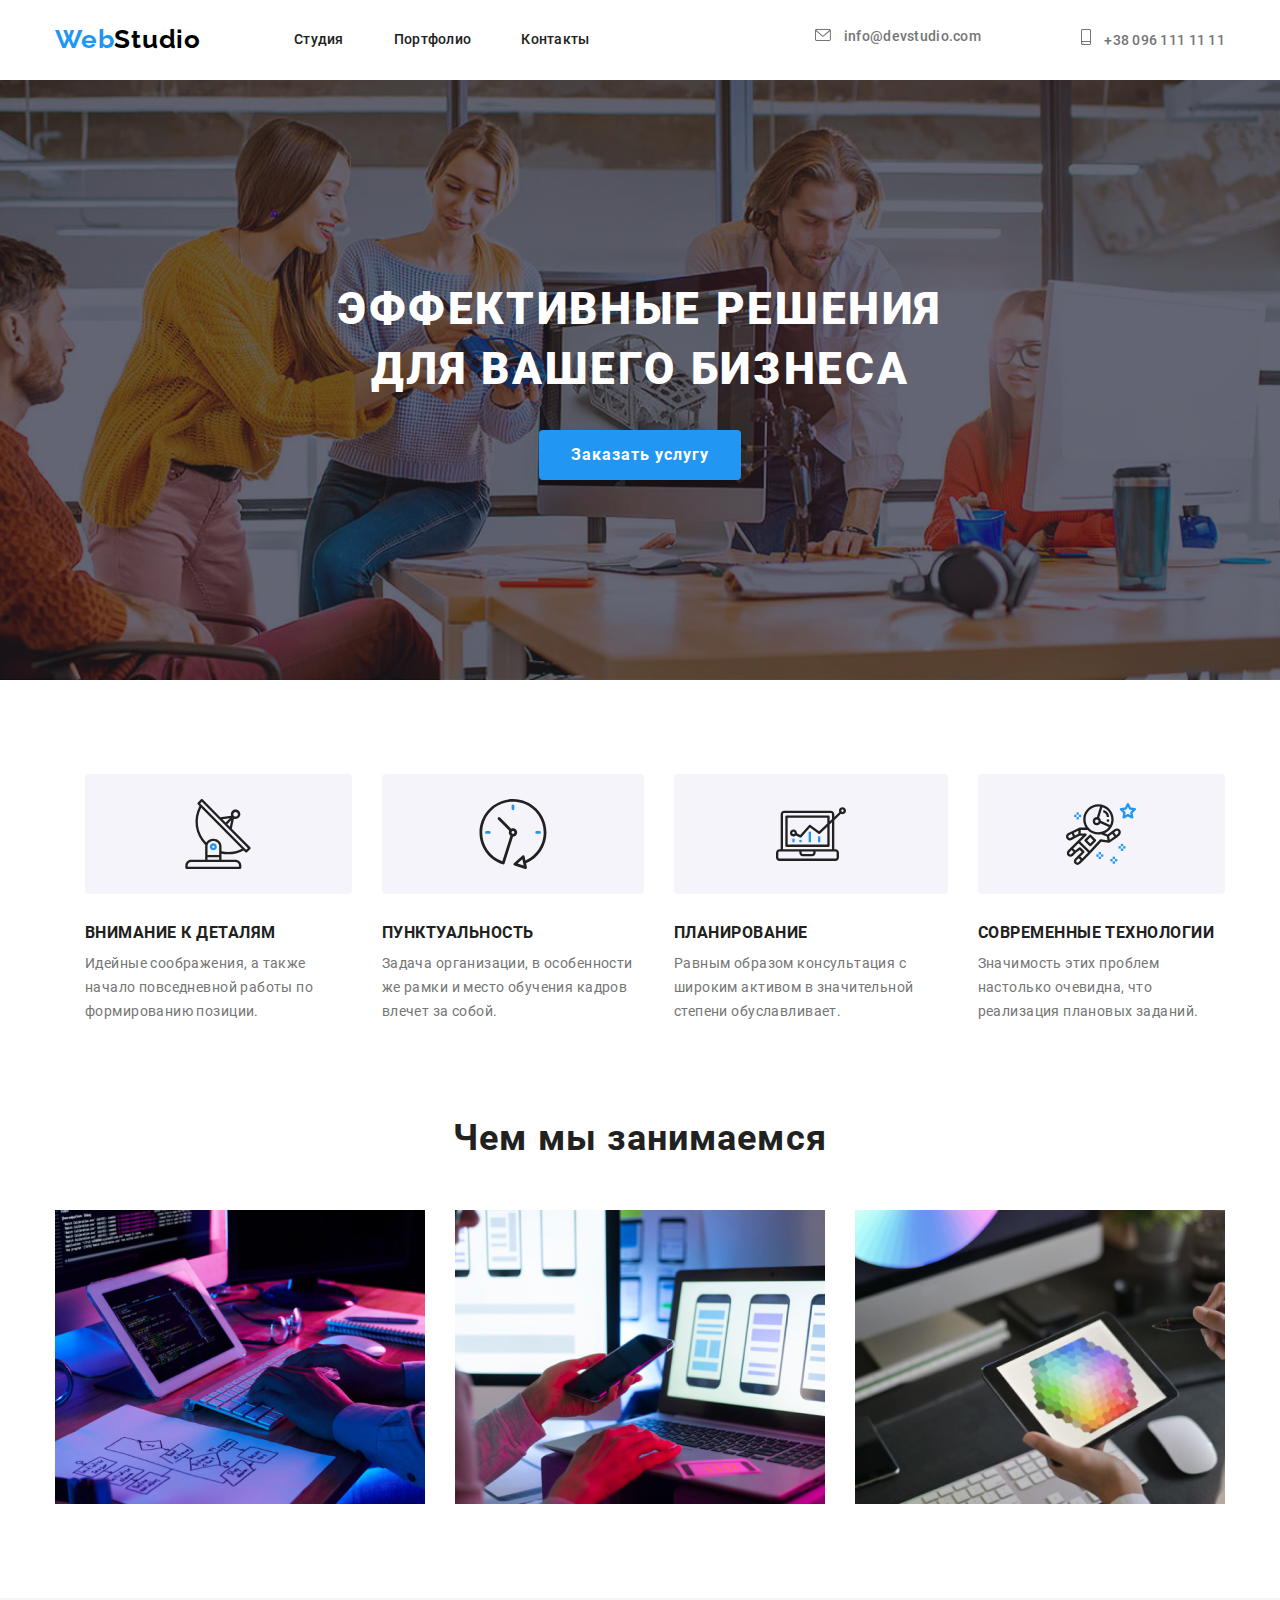
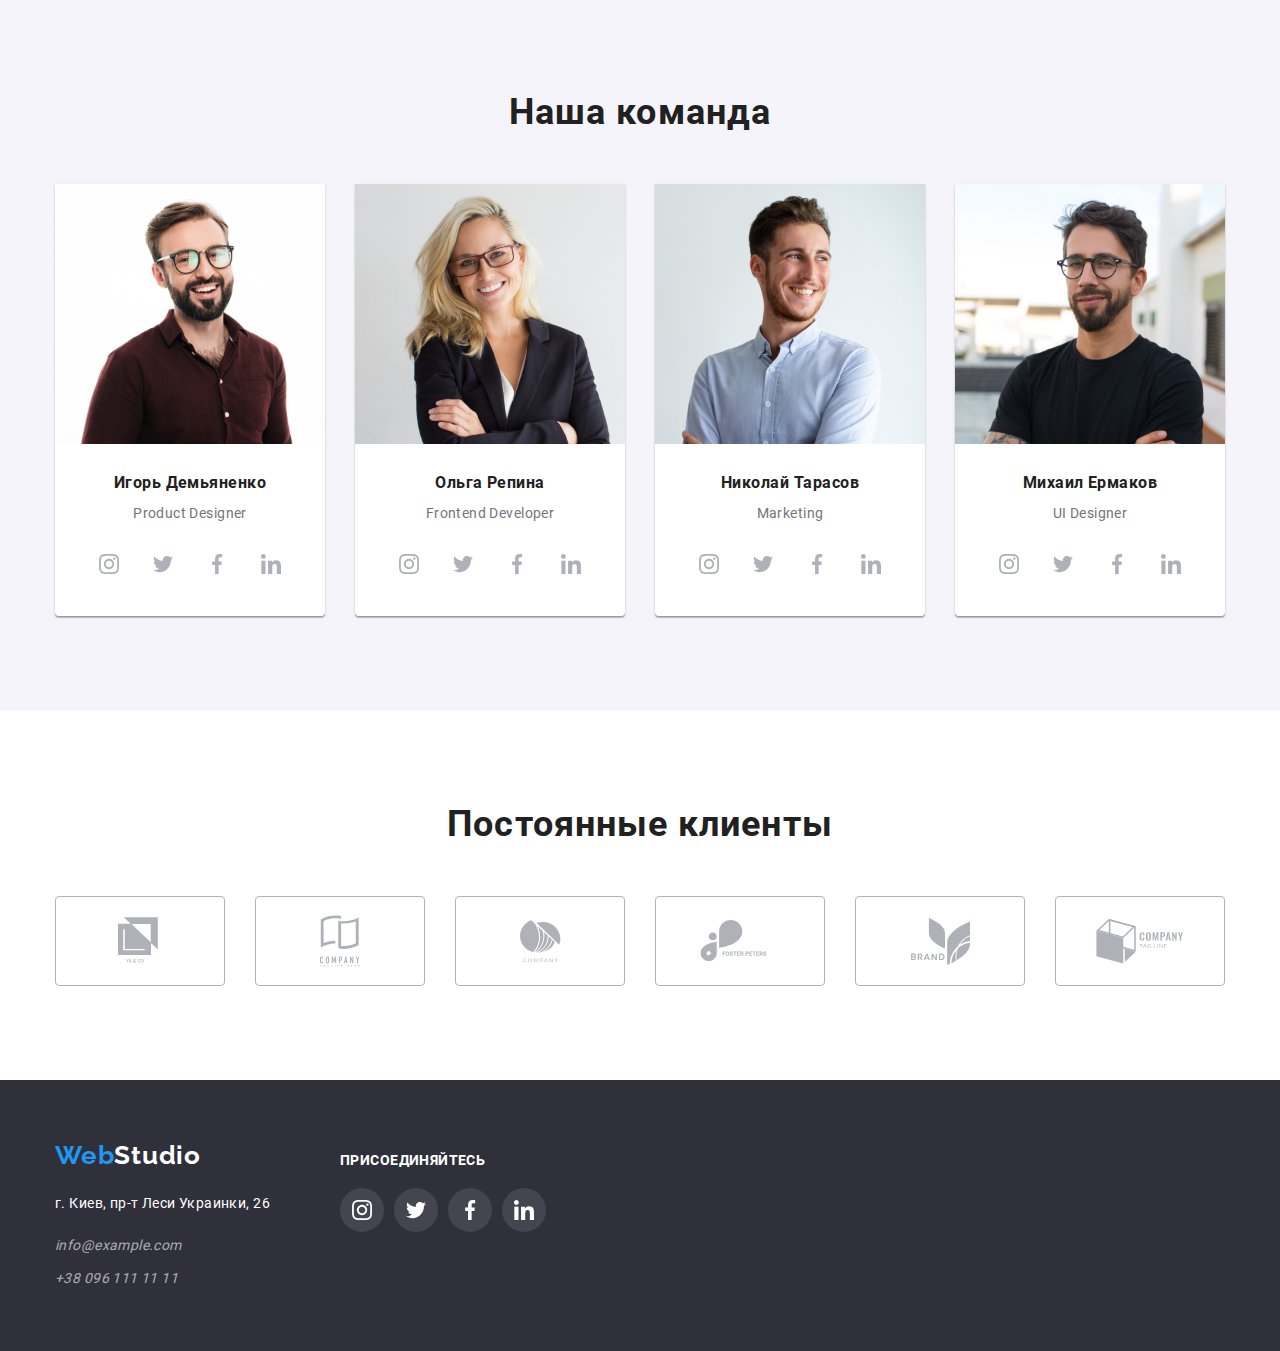
==== index.html @ 361026fa "добавлены изображения и постаянные клиенты" ====
<!DOCTYPE html>
<html lang="ru">
  <head>
    <meta charset="UTF-8" />
    <meta name="viewport" content="width=device-width>, initial-scale=1.0" />
    <title>WebStudio</title>
    <link href="https://fonts.googleapis.com/css2?family=Raleway:wght@700&display=swap" rel="stylesheet" />
    <link
      rel="stylesheet"
      href="https://cdnjs.cloudflare.com/ajax/libs/modern-normalize/1.0.0/modern-normalize.min.css"
    />
    <link rel="stylesheet" href="./css/styles.css" />
  </head>
  <body>
    <header class="header">
      <div class="container header-container">
        <nav class="navigation">
          <a href="./index.html" class="logo"> <span class="logo-web">Web</span>Studio</a>
          <ul class="list menu">
            <li class="menu-item">
              <a href="./index.html" class="link link-menu">Студия</a>
            </li>
            <li class="menu-item">
              <a href="./portfolio.html" class="link link-menu">Портфолио</a>
            </li>
            <li class="menu-item">
              <a href="#" class="link link-menu">Контакты</a>
            </li>
          </ul>
        </nav>
        <ul class="list header-contacts">
          <li class="header-contacts-item">
            <div class="mail-envelope">
              <a href="mailto:info@devstudio.com" class="link link-menu-contacts link-mail">
                <svg class="header-icons-mail">
                  <use href="./img/sprite.svg#mail-icon"></use>
                </svg>
                info@devstudio.com
              </a>
            </div>
          </li>
          <li class="header-contacts-item">
            <div class="mail-envelope">
              <a href="tel:+380961111111" class="link link-menu-contacts">
                <svg class="header-icons-phone">
                  <use href="./img/sprite.svg#smartphone-icon"></use>
                </svg>
                +38 096 111 11 11
              </a>
            </div>
          </li>
        </ul>
      </div>
    </header>
    <main>
      <section class="hero dark-bg">
        <div class="container hero-contant">
          <h1 class="page-title">Эффективные решения для вашего бизнеса</h1>
          <button class="title-button-home" type="button">Заказать услугу</button>
        </div>
      </section>
      <!--our-pluses-->
      <section class="section-pluses about">
        <div class="container">
          <ul class="list flexbox">
            <li class="list-pluses">
              <h3 class="title-pluses">Внимание к деталям</h3>
              <p>Идейные соображения, а также начало повседневной работы по формированию позиции.</p>
            </li>
            <li class="list-pluses">
              <h3 class="title-pluses">Пунктуальность</h3>
              <p>Задача организации, в особенности же рамки и место обучения кадров влечет за собой.</p>
            </li>
            <li class="list-pluses">
              <h3 class="title-pluses">Планирование</h3>
              <p>Равным образом консультация с широким активом в значительной степени обуславливает.</p>
            </li>
            <li class="list-pluses">
              <h3 class="title-pluses">Современные технологии</h3>
              <p>Значимость этих проблем настолько очевидна, что реализация плановых заданий.</p>
            </li>
          </ul>
        </div>
      </section>
      <!--activity-of-the-company-->
      <section class="section activity">
        <div class="container">
          <h2 class="section-title">Чем мы занимаемся</h2>
          <ul class="list flexbox">
            <li><img src="img/box-1.jpg" alt="руки печатают на клавиатуре" width="370" height="294" /></li>
            <li><img src="img/box-2.jpg" alt="телефон на фоне ноутбука" width="370" height="294" /></li>
            <li><img src="img/box-3.jpg" alt="спектр цветов на планшете" width="370" height="294" /></li>
          </ul>
        </div>
      </section>
      <!--our-team-->
      <section class="section team">
        <div class="container">
          <h2 class="section-title">Наша команда</h2>
          <ul class="list flexbox">
            <li class="team-title">
              <img src="img/igor.jpg" alt="мужчина в очках" width="270" height="260" />
              <h3 class="title-name">Игорь Демьяненко</h3>
              <p class="profession">Product Designer</p>
              <ul class="list social-icons">
                <li class="social-icons-item">
                  <a
                    class="social-icons-link"
                    href="https://instagram.com/"
                    target="_blank"
                    rel="noopener noreferer"
                    aria-label="Instagram"
                  >
                    <svg class="social-icons-svg">
                      <use href="./img/sprite.svg#instagram-icon"></use>
                    </svg>
                  </a>
                </li>
                <li class="social-icons-item">
                  <a
                    class="social-icons-link"
                    href="https://twitter.com/"
                    target="_blank"
                    rel="noopener noreferer"
                    aria-label="Twitter"
                  >
                    <svg class="social-icons-svg">
                      <use href="./img/sprite.svg#twitter-icon"></use>
                    </svg>
                  </a>
                </li>
                <li class="social-icons-item">
                  <a
                    class="social-icons-link"
                    href="https://facebook.com/"
                    target="_blank"
                    rel="noopener noreferer"
                    aria-label="Facebook"
                  >
                    <svg class="social-icons-svg">
                      <use href="./img/sprite.svg#facebook-icon"></use>
                    </svg>
                  </a>
                </li>
                <li class="social-icons-item">
                  <a
                    class="social-icons-link"
                    href="https://linkedin.com/"
                    target="_blank"
                    rel="noopener noreferer"
                    aria-label="Linkedin"
                  >
                    <svg class="social-icons-svg">
                      <use href="./img/sprite.svg#linkedin-icon"></use>
                    </svg>
                  </a>
                </li>
              </ul>
            </li>
            <li class="team-title">
              <img src="img/olga.jpg" alt="женщина в очках" width="270" height="260" />
              <h3 class="title-name">Ольга Репина</h3>
              <p class="profession">Frontend Developer</p>
              <ul class="list social-icons">
                <li class="social-icons-item">
                  <a
                    class="social-icons-link"
                    href="https://instagram.com/"
                    target="_blank"
                    rel="noopener noreferer"
                    aria-label="Instagram"
                  >
                    <svg class="social-icons-svg">
                      <use href="./img/sprite.svg#instagram-icon"></use>
                    </svg>
                  </a>
                </li>
                <li class="social-icons-item">
                  <a
                    class="social-icons-link"
                    href="https://twitter.com/"
                    target="_blank"
                    rel="noopener noreferer"
                    aria-label="Twitter"
                  >
                    <svg class="social-icons-svg">
                      <use href="./img/sprite.svg#twitter-icon"></use>
                    </svg>
                  </a>
                </li>
                <li class="social-icons-item">
                  <a
                    class="social-icons-link"
                    href="https://facebook.com/"
                    target="_blank"
                    rel="noopener noreferer"
                    aria-label="Facebook"
                  >
                    <svg class="social-icons-svg">
                      <use href="./img/sprite.svg#facebook-icon"></use>
                    </svg>
                  </a>
                </li>
                <li class="social-icons-item">
                  <a
                    class="social-icons-link"
                    href="https://linkedin.com/"
                    target="_blank"
                    rel="noopener noreferer"
                    aria-label="Linkedin"
                  >
                    <svg class="social-icons-svg">
                      <use href="./img/sprite.svg#linkedin-icon"></use>
                    </svg>
                  </a>
                </li>
              </ul>
            </li>
            <li class="team-title">
              <img src="img/nikolay.jpg" alt="улыбающийся мужщина" width="270" height="260" />
              <h3 class="title-name">Николай Тарасов</h3>
              <p class="profession">Marketing</p>
              <ul class="list social-icons">
                <li class="social-icons-item">
                  <a
                    class="social-icons-link"
                    href="https://instagram.com/"
                    target="_blank"
                    rel="noopener noreferer"
                    aria-label="Instagram"
                  >
                    <svg class="social-icons-svg">
                      <use href="./img/sprite.svg#instagram-icon"></use>
                    </svg>
                  </a>
                </li>
                <li class="social-icons-item">
                  <a
                    class="social-icons-link"
                    href="https://twitter.com/"
                    target="_blank"
                    rel="noopener noreferer"
                    aria-label="Twitter"
                  >
                    <svg class="social-icons-svg">
                      <use href="./img/sprite.svg#twitter-icon"></use>
                    </svg>
                  </a>
                </li>
                <li class="social-icons-item">
                  <a
                    class="social-icons-link"
                    href="https://facebook.com/"
                    target="_blank"
                    rel="noopener noreferer"
                    aria-label="Facebook"
                  >
                    <svg class="social-icons-svg">
                      <use href="./img/sprite.svg#facebook-icon"></use>
                    </svg>
                  </a>
                </li>
                <li class="social-icons-item">
                  <a
                    class="social-icons-link"
                    href="https://linkedin.com/"
                    target="_blank"
                    rel="noopener noreferer"
                    aria-label="Linkedin"
                  >
                    <svg class="social-icons-svg">
                      <use href="./img/sprite.svg#linkedin-icon"></use>
                    </svg>
                  </a>
                </li>
              </ul>
            </li>
            <li class="team-title">
              <img src="img/michail.jpg" alt="мужчина в очках" width="270" height="260" />
              <h3 class="title-name">Михаил Ермаков</h3>
              <p class="profession">UI Designer</p>
              <ul class="list social-icons">
                <li class="social-icons-item">
                  <a
                    class="social-icons-link"
                    href="https://instagram.com/"
                    target="_blank"
                    rel="noopener noreferer"
                    aria-label="Instagram"
                  >
                    <svg class="social-icons-svg">
                      <use href="./img/sprite.svg#instagram-icon"></use>
                    </svg>
                  </a>
                </li>
                <li class="social-icons-item">
                  <a
                    class="social-icons-link"
                    href="https://twitter.com/"
                    target="_blank"
                    rel="noopener noreferer"
                    aria-label="Twitter"
                  >
                    <svg class="social-icons-svg">
                      <use href="./img/sprite.svg#twitter-icon"></use>
                    </svg>
                  </a>
                </li>
                <li class="social-icons-item">
                  <a
                    class="social-icons-link"
                    href="https://facebook.com/"
                    target="_blank"
                    rel="noopener noreferer"
                    aria-label="Facebook"
                  >
                    <svg class="social-icons-svg">
                      <use href="./img/sprite.svg#facebook-icon"></use>
                    </svg>
                  </a>
                </li>
                <li class="social-icons-item">
                  <a
                    class="social-icons-link"
                    href="https://linkedin.com/"
                    target="_blank"
                    rel="noopener noreferer"
                    aria-label="Linkedin"
                  >
                    <svg class="social-icons-svg">
                      <use href="./img/sprite.svg#linkedin-icon"></use>
                    </svg>
                  </a>
                </li>
              </ul>
            </li>
          </ul>
        </div>
      </section>
      <section class="section customers">
        <div class="container">
          <h2 class="title section-title">Постоянные клиенты</h2>
          <ul class="list customers-list">
            <li class="customers-item">
              <a class="customers-link" href="" target="_blank" rel="noopener noreferer" aria-label="Company1">
                <svg class="customers-icons-svg customers-icons-svg1">
                  <use href="./img/sprite.svg#logo1-icon"></use>
                </svg>
              </a>
            </li>
            <li class="customers-item">
              <a class="customers-link" href="" target="_blank" rel="noopener noreferer" aria-label="Company2">
                <svg class="customers-icons-svg customers-icons-svg2">
                  <use href="./img/sprite.svg#logo2-icon"></use>
                </svg>
              </a>
            </li>
            <li class="customers-item">
              <a class="customers-link" href="" target="_blank" rel="noopener noreferer" aria-label="Company3">
                <svg class="customers-icons-svg customers-icons-svg3">
                  <use href="./img/sprite.svg#logo3-icon"></use>
                </svg>
              </a>
            </li>
            <li class="customers-item">
              <a class="customers-link" href="" target="_blank" rel="noopener noreferer" aria-label="Company4">
                <svg class="customers-icons-svg customers-icons-svg4">
                  <use href="./img/sprite.svg#logo4-icon"></use>
                </svg>
              </a>
            </li>
            <li class="customers-item">
              <a class="customers-link" href="" target="_blank" rel="noopener noreferer" aria-label="Company5">
                <svg class="customers-icons-svg customers-icons-svg5">
                  <use href="./img/sprite.svg#logo5-icon"></use>
                </svg>
              </a>
            </li>
            <li class="customers-item">
              <a class="customers-link" href="" target="_blank" rel="noopener noreferer" aria-label="Company6">
                <svg class="customers-icons-svg customers-icons-svg6">
                  <use href="./img/sprite.svg#logo6-icon"></use>
                </svg>
              </a>
            </li>
          </ul>
        </div>
      </section>
    </main>
    <!--contacts-->
    <footer class="dark-bg container-footer">
      <div class="container">
        <div>
          <a href="./index.html" class="logo-white"><span class="logo-web">Web</span>Studio</a>
          <address>
            <ul class="list">
              <li class="footer-item">
                <address class="address">г. Киев, пр-т Леси Украинки, 26</address>
              </li>
              <li class="footer-item">
                <a href="mailto:info@example.com" class="link link-contacts">info@example.com</a>
              </li>
              <li class="footer-item">
                <a href="tel:+380961111111" class="link link-contacts tell">+38 096 111 11 11</a>
              </li>
            </ul>
          </address>
        </div>
        <div class="footer-social">
          <h4 class="title">Присоединяйтесь</h4>
          <ul class="list social-icons">
            <li class="social-icons-item">
              <a
                class="social-icons-link footer-icons-link"
                href="https://instagram.com/"
                target="_blank"
                rel="noopener noreferer"
                aria-label="Instagram"
              >
                <svg class="social-icons-svg">
                  <use href="./img/sprite.svg#instagram-icon"></use>
                </svg>
              </a>
            </li>
            <li class="social-icons-item">
              <a
                class="social-icons-link footer-icons-link"
                href="https://twitter.com/"
                target="_blank"
                rel="noopener noreferer"
                aria-label="Twitter"
              >
                <svg class="social-icons-svg">
                  <use href="./img/sprite.svg#twitter-icon"></use>
                </svg>
              </a>
            </li>
            <li class="social-icons-item">
              <a
                class="social-icons-link footer-icons-link"
                href="https://facebook.com/"
                target="_blank"
                rel="noopener noreferer"
                aria-label="Facebook"
              >
                <svg class="social-icons-svg">
                  <use href="./img/sprite.svg#facebook-icon"></use>
                </svg>
              </a>
            </li>
            <li class="social-icons-item">
              <a
                class="social-icons-link footer-icons-link"
                href="https://linkedin.com/"
                target="_blank"
                rel="noopener noreferer"
                aria-label="Linkedin"
              >
                <svg class="social-icons-svg">
                  <use href="./img/sprite.svg#linkedin-icon"></use>
                </svg>
              </a>
            </li>
          </ul>
        </div>
      </div>
    </footer>
  </body>
</html>
---- css/styles.css ----
/* roboto-regular - latin_cyrillic */
@font-face {
  font-family: "Roboto";
  font-style: normal;
  font-weight: 400;
  src: url("../fonts/roboto-v20-latin_cyrillic-regular.eot");
  src: local("Roboto"), local("Roboto-Regular"),
    url("../fonts/roboto-v20-latin_cyrillic-regular.eot?#iefix") format("embedded-opentype"),
    /* IE6-IE8 */ url("../fonts/roboto-v20-latin_cyrillic-regular.woff2") format("woff2"),
    /* Super Modern Browsers */ url("../fonts/roboto-v20-latin_cyrillic-regular.woff") format("woff"),
    /* Modern Browsers */ url("../fonts/roboto-v20-latin_cyrillic-regular.ttf") format("truetype"),
    /* Safari, Android, iOS */ url("../fonts/roboto-v20-latin_cyrillic-regular.svg#Roboto") format("svg"); /* Legacy iOS */
}
/* roboto-500 - latin_cyrillic */
@font-face {
  font-family: "Roboto";
  font-style: normal;
  font-weight: 500;
  src: url("../fonts/roboto-v20-latin_cyrillic-500.eot");
  src: local("Roboto Medium"), local("Roboto-Medium"),
    url("../fonts/roboto-v20-latin_cyrillic-500.eot?#iefix") format("embedded-opentype"),
    /* IE6-IE8 */ url("../fonts/roboto-v20-latin_cyrillic-500.woff2") format("woff2"),
    /* Super Modern Browsers */ url("../fonts/roboto-v20-latin_cyrillic-500.woff") format("woff"),
    /* Modern Browsers */ url("../fonts/roboto-v20-latin_cyrillic-500.ttf") format("truetype"),
    /* Safari, Android, iOS */ url("../fonts/roboto-v20-latin_cyrillic-500.svg#Roboto") format("svg"); /* Legacy iOS */
}
/* roboto-700 - latin_cyrillic */
@font-face {
  font-family: "Roboto";
  font-style: normal;
  font-weight: 700;
  src: url("../fonts/roboto-v20-latin_cyrillic-700.eot");
  src: local("Roboto Bold"), local("Roboto-Bold"),
    url("../fonts/roboto-v20-latin_cyrillic-700.eot?#iefix") format("embedded-opentype"),
    /* IE6-IE8 */ url("../fonts/roboto-v20-latin_cyrillic-700.woff2") format("woff2"),
    /* Super Modern Browsers */ url("../fonts/roboto-v20-latin_cyrillic-700.woff") format("woff"),
    /* Modern Browsers */ url("../fonts/roboto-v20-latin_cyrillic-700.ttf") format("truetype"),
    /* Safari, Android, iOS */ url("../fonts/roboto-v20-latin_cyrillic-700.svg#Roboto") format("svg"); /* Legacy iOS */
}
/* roboto-900 - latin_cyrillic */
@font-face {
  font-family: "Roboto";
  font-style: normal;
  font-weight: 900;
  src: url("../fonts/roboto-v20-latin_cyrillic-900.eot");
  src: local("Roboto Black"), local("Roboto-Black"),
    url("../fonts/roboto-v20-latin_cyrillic-900.eot?#iefix") format("embedded-opentype"),
    /* IE6-IE8 */ url("../fonts/roboto-v20-latin_cyrillic-900.woff2") format("woff2"),
    /* Super Modern Browsers */ url("../fonts/roboto-v20-latin_cyrillic-900.woff") format("woff"),
    /* Modern Browsers */ url("../fonts/roboto-v20-latin_cyrillic-900.ttf") format("truetype"),
    /* Safari, Android, iOS */ url("../fonts/roboto-v20-latin_cyrillic-900.svg#Roboto") format("svg"); /* Legacy iOS */
}

:root {
  --main-text-color: #757575;
  --accent-cl: #2196f3;
  --title-cl: #212121;
  --black-cl: #000000;
  --white-cl: #ffffff;
  --dark-bg: #2f303a;
  --team-bg: #f5f4fa;
  --icons: #afb1b8;
}

html {
  box-sizing: border-box;
}

*,
*::before,
*::after {
  box-sizing: inherit;
}

body {
  font-family: "Roboto", sans-serif;
  font-size: 14px;
  line-height: 1.71;
  letter-spacing: 0.03em;
  color: var(--main-text-color);
}

h1,
h2,
h3 {
  margin: 0;
}

.container {
  width: 1200px;
  padding-left: 15px;
  padding-right: 15px;
  margin: 0;
  margin-right: auto;
  margin-left: auto;
  /*outline: 2px solid tomato;*/
}

.menu {
  display: inline-flex;
}

.menu-item:not(:last-child) {
  margin-right: 50px;
}

img {
  display: block;
}

p {
  margin: 0;
}

.header {
  padding-top: 24px;
  padding-bottom: 25px;
}

.header-container {
  display: flex;
  align-items: center;
  justify-content: flex-end;
}

.header-line {
  padding-top: 24px;
  padding-bottom: 25px;
  border-bottom: 1px solid #ececec;
}

.header-contacts {
  display: flex;
}

.header-contacts-item:not(:last-child) {
  margin-right: 50px;
}

.header-icons-mail {
  width: 16px;
  height: 12px;
  margin-right: 10px;
  fill: var(--main-text-color);
}

.header-icons-phone {
  width: 10px;
  height: 16px;
  margin-right: 10px;
  fill: var(--main-text-color);
}

.navigation {
  display: flex;
  align-items: center;
  margin-right: auto;
}

.hero {
  text-align: center;
  padding: 200px 0;
  background-image: linear-gradient(
    to right,
    rgba(47, 48, 58, 0.4),
    rgba(47, 48, 58, 0.4)
  ), url(../img/hero-bg.jpg);
  background-repeat: no-repeat;
  background-position: center center;
}

.hero-contant {
  justify-content: center;
  max-width: 696px;
}

.logo {
  font-family: "Raleway", sans-serif;
  font-style: normal;
  font-weight: bold;
  font-size: 26px;
  line-height: 1.19;
  letter-spacing: 0.03em;
  text-decoration: none;
  color: var(--black-cl);
  margin-right: 93px;
}

.logo-web {
  color: var(--accent-cl);
}

.logo-white {
  font-family: "Raleway", sans-serif;
  font-style: normal;
  font-weight: bold;
  font-size: 26px;
  line-height: 1.19;
  letter-spacing: 0.03em;
  text-decoration: none;
  color: var(--white-cl);
}

.link {
  font-weight: 500;
  line-height: 1.14;
  letter-spacing: 0.02em;
  text-decoration: none;
  text-decoration: none;
  color: inherit;
}

.link:hover,
.link:focus {
  color: var(--accent-cl);
}

.link-menu {
  color: var(--title-cl);
}

.mail-envelope {
  display: flex;
}

.link-menu-contacts {
  align-items: center;
  color: var(--main-text-color);
}

.link-mail {
  margin-right: 50px;
  align-items: center;
}

.link-contacts {
  font-weight: normal;
  letter-spacing: 0.03em;
  color: rgba(255, 255, 255, 0.6);
}

.tell {
  padding-top: 9px;
}

.list {
  list-style: none;
  margin: 0;
  padding: 0;
}

.flexbox {
  display: flex;
  justify-content: space-between;
  padding: 0;
}

.list-pluses {
  width: calc(100% - 90px) / 4;
  margin-left: 30px;
}

.list-pluses::before {
  display: block;
  content: "";
  height: 120px;
  margin-bottom: 30px;
  background-repeat: no-repeat;
  background-position: center center;
  background-color: var(--team-bg);
  border-radius: 4px;
}

.list-pluses:nth-child(1)::before {
  background-image: url(../img/icons/antenna.svg);
}

.list-pluses:nth-child(2)::before {
  background-image: url(../img/icons/clock.svg);
}

.list-pluses:nth-child(3)::before {
  background-image: url(../img/icons/diagram.svg);
}

.list-pluses:nth-child(4)::before {
  background-image: url(../img/icons/astronaut.svg);
}

.address {
  padding-top: 20px;
  padding-bottom: 9px;
  font-style: normal;
  color: var(--white-cl);
}

.section-pluses {
  padding-top: 94px;
}

.section {
  padding-top: 94px;
  padding-bottom: 94px;
}

.section-title {
  display: flex;
  justify-content: center;
  padding-bottom: 50px;
  margin: 0;
  font-size: 36px;
  line-height: 1.16em;
  letter-spacing: 0.03em;
  color: var(--title-cl);
}

.title-pluses {
  margin-bottom: 10px;
  line-height: 1.14;
  letter-spacing: 0.03em;
  text-transform: uppercase;
  color: var(--title-cl);
}

.title-name {
  padding-top: 30px;
  padding-bottom: 10px;
  font-size: 16px;
  line-height: 1.18;
  letter-spacing: 0.03em;
  color: var(--title-cl);
}

.profession {
  margin-bottom: 16px;
}

.team {
  background: var(--team-bg);
}

.team-title {
  padding-bottom: 30px;
  text-align: center;
  box-shadow: 0px 1px 3px rgba(0, 0, 0, 0.12), 0px 1px 1px rgba(0, 0, 0, 0.14), 0px 2px 1px rgba(0, 0, 0, 0.2);
  border-radius: 0px 0px 4px 4px;
  background-color: var(--white-cl);
}

.social-icons {
  display: flex;
  justify-content: center;
}

.social-icons-item:not(:last-child) {
  margin-right: 10px;
}

.social-icons-link {
  display: flex;
  justify-content: center;
  align-items: center;
  width: 44px;
  height: 44px;
  border-radius: 50%;
}

.social-icons-link:hover {
  background-color: var(--accent-cl);
}

.social-icons-svg {
  width: 20px;
  height: 20px;
  fill: var(--icons);
}

.social-icons-link:hover .social-icons-svg,
.social-icons-link:focus .social-icons-svg {
  fill: var(--white-cl);
}

.customers-list {
  display: flex;
  justify-content: center;
}

.customers-item:not(:last-child) {
  margin-right: 30px;
}

.customers-link {
  display: flex;
  justify-content: center;
  align-items: center;
  width: 170px;
  height: 90px;
  border: 1px solid #afb1b8;
  border-radius: 4px;
}

.customers-link:hover {
  border: 1px solid var(--accent-cl);
  border-radius: 4px;
}

.customers-icons-svg {
  fill: var(--icons);
}

.customers-link:hover .customers-icons-svg,
.customers-link:focus .customers-icons-svg {
  fill: var(--accent-cl);
}

.customers-icons-svg1 {
  width: 44px;
  height: 49px;
}

.customers-icons-svg2 {
  width: 40px;
  height: 52px;
}

.customers-icons-svg3 {
  width: 41px;
  height: 43px;
}

.customers-icons-svg4 {
  width: 80px;
  height: 42px;
}

.customers-icons-svg5 {
  width: 59px;
  height: 47px;
}

.customers-icons-svg6 {
  width: 88px;
  height: 45px;
}

.page-title {
  margin-top: 0;
  margin-bottom: 30px;
  font-weight: 900;
  font-size: 44px;
  line-height: 1.36;
  text-align: center;
  letter-spacing: 0.06em;
  text-transform: uppercase;
  color: var(--white-cl);
}

.portfolio {
  padding-top: 94px;
  padding-bottom: 0;
}

.raboty {
  padding-bottom: 94px;
}

.portfolio-nav {
  margin-bottom: 50px;
}

.portfolio-menu {
  display: flex;
  justify-content: center;
}

.potfolio-menu-item:not(:last-child) {
  margin-right: 8px;
}

.portfolio-menu-list {
  display: flex;
  flex-wrap: wrap;
}

.portfolio-item {
  border: 1px solid #eeeeee;
  width: 370px;
  background: var(--white-cl);
  flex-basis: calc((100% - 60px) / 3);
}

.portfolio-item:not(:nth-child(3n)) {
  margin-right: 30px;
}

.portfolio-item:not(:nth-last-child(-n + 3)) {
  margin-bottom: 30px;
}

.portfolio-text {
  padding: 20px 24px;
}

.container-footer {
  padding-top: 60px;
  padding-bottom: 60px;
}

.container-footer .container {
  display: flex;
}

.footer .logo {
  display: inline-block;
  margin-bottom: 20px;
}

.footer-item:not(:last-child) {
  margin-bottom: 9px;
}

.title {
  font-weight: 700;
  color: var(--title-cl);
}

.footer-social .title {
  margin-top: 12px;
  margin-bottom: 20px;
  font-weight: 700;
  line-height: 1.143;
  text-transform: uppercase;
}

.footer-social {
  margin-left: 70px;
}

.footer-social .social-icons-svg {
  fill: var(--white-cl);
}

.footer-icons-link {
  background-color: rgba(255, 255, 255, 0.1);
}

.title-portfolio {
  margin-bottom: 4px;
  font-weight: 700;
  font-size: 18px;
  line-height: 2;
  letter-spacing: 0.06em;
  color: var(--title-cl);
}

.title-description {
  margin-bottom: 0;
  font-size: 16px;
  line-height: 1.87;
  letter-spacing: 0.03em;
  color: var(--main-text-color);
}

.title-button {
  padding: 6px 22px;
  font-weight: 500;
  font-size: 16px;
  line-height: 1.62;
  letter-spacing: 0.03em;
  color: var(--title-cl);
  background-color: var(--team-bg);
  border: 0;
}

.title-button:hover,
.title-button:focus {
  color: var(--white-cl);
  background-color: var(--accent-cl);
  box-shadow: 0px 3px 1px rgba(0, 0, 0, 0.1), 0px 1px 2px rgba(0, 0, 0, 0.08), 0px 2px 2px rgba(0, 0, 0, 0.12);
  border-radius: 4px;
  border: 0;
}

.title-button-home {
  display: inline-block;
  justify-content: center;
  padding: 10px 32px;
  box-shadow: 0px 4px 4px rgba(0, 0, 0, 0.15);
  border-radius: 4px;
  font-weight: bold;
  font-size: 16px;
  line-height: 1.87;
  letter-spacing: 0.06em;
  color: var(--white-cl);
  background-color: var(--accent-cl);
  border: 0;
}

.title-button-home:hover,
.title-button-home:focus {
  color: var(--white-cl);
  background-color: var(--accent-cl);
}

.dark-bg {
  background-color: var(--dark-bg);
}

.dark-bg .title {
  color: var(--white-cl);
}

.visually-hidden {
  position: absolute !important;
  clip: rect(1px 1px 1px 1px);
  clip: rect(1px, 1px, 1px, 1px);
  padding: 0 !important;
  border: 0 !important;
  height: 1px !important;
  width: 1px !important;
  overflow: hidden;
}
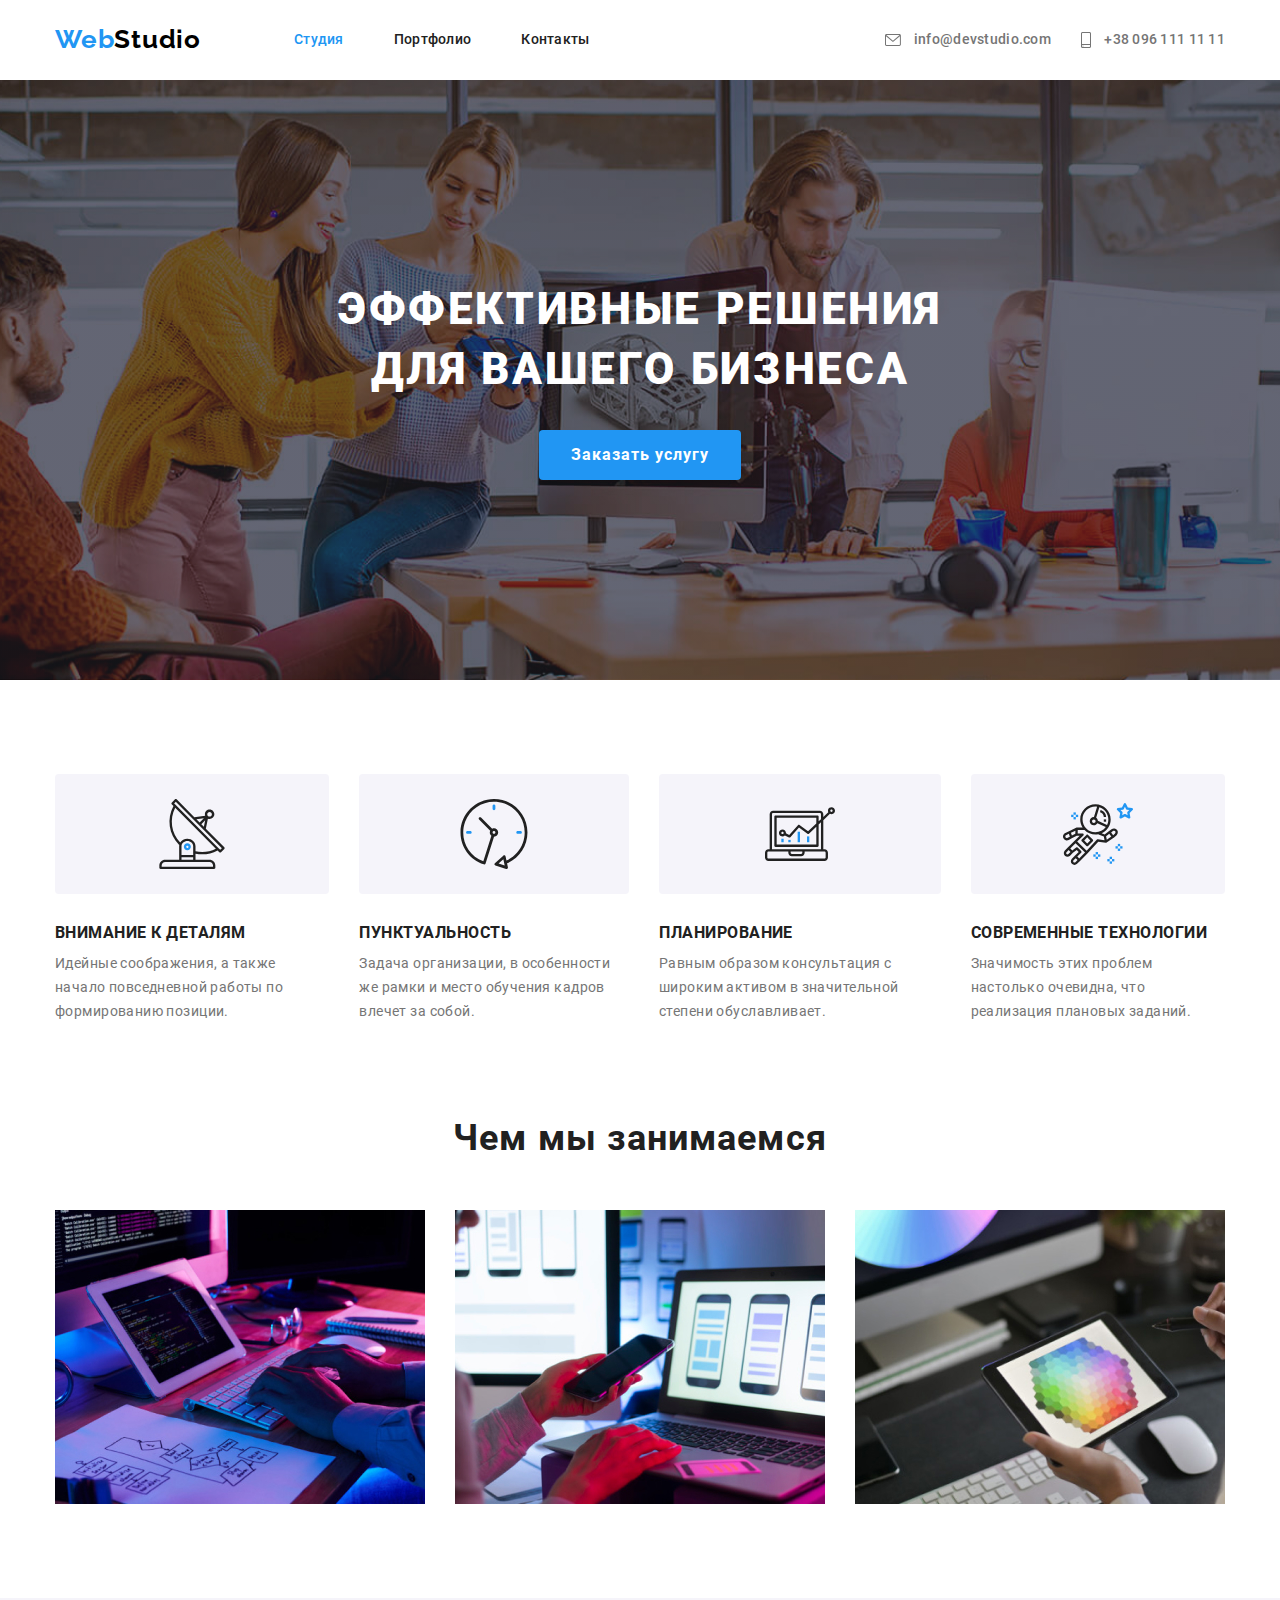
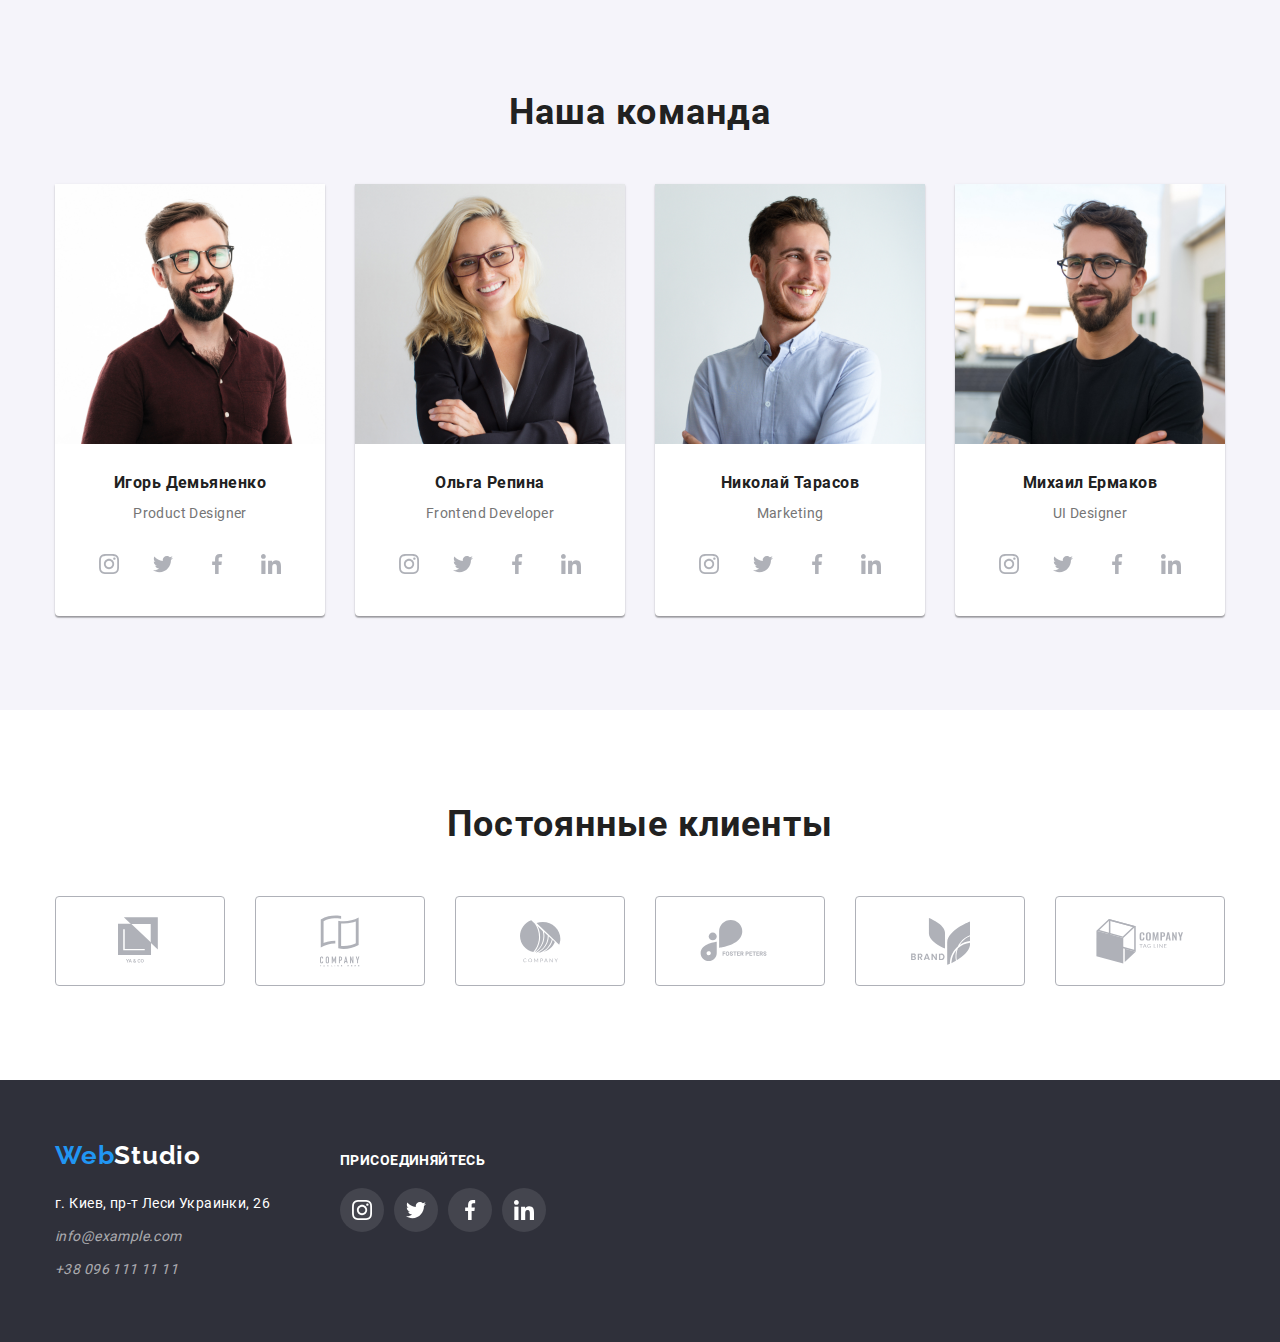
==== commit 79ea9faf: "сделаны иконки телефона и почты, простилизована страница портфолио" ====
--- a/index.html
+++ b/index.html
@@ -18,7 +18,7 @@
           <a href="./index.html" class="logo"> <span class="logo-web">Web</span>Studio</a>
           <ul class="list menu">
             <li class="menu-item">
-              <a href="./index.html" class="link link-menu">Студия</a>
+              <a href="./index.html" class="link link-menu current">Студия</a>
             </li>
             <li class="menu-item">
               <a href="./portfolio.html" class="link link-menu">Портфолио</a>
@@ -30,24 +30,20 @@
         </nav>
         <ul class="list header-contacts">
           <li class="header-contacts-item">
-            <div class="mail-envelope">
-              <a href="mailto:info@devstudio.com" class="link link-menu-contacts link-mail">
-                <svg class="header-icons-mail">
-                  <use href="./img/sprite.svg#mail-icon"></use>
-                </svg>
-                info@devstudio.com
-              </a>
-            </div>
+            <a href="mailto:info@devstudio.com" class="link link-menu-contacts link-mail">
+              <svg class="header-icons-mail">
+                <use href="./img/sprite.svg#mail-icon"></use>
+              </svg>
+              info@devstudio.com
+            </a>
           </li>
           <li class="header-contacts-item">
-            <div class="mail-envelope">
-              <a href="tel:+380961111111" class="link link-menu-contacts">
-                <svg class="header-icons-phone">
-                  <use href="./img/sprite.svg#smartphone-icon"></use>
-                </svg>
-                +38 096 111 11 11
-              </a>
-            </div>
+            <a href="tel:+380961111111" class="link link-menu-contacts">
+              <svg class="header-icons-phone">
+                <use href="./img/sprite.svg#smartphone-icon"></use>
+              </svg>
+              +38 096 111 11 11
+            </a>
           </li>
         </ul>
       </div>
--- a/css/styles.css
+++ b/css/styles.css
@@ -134,23 +134,25 @@
 }
 
 .header-contacts-item:not(:last-child) {
-  margin-right: 50px;
+  margin-right: 30px;
+}
+
+.header-icons-phone {
+  vertical-align: middle;
+  width: 10px;
+  height: 16px;
+  margin-right: 10px;
+  fill: var(--main-text-color);
 }
 
 .header-icons-mail {
+  vertical-align: middle;
   width: 16px;
   height: 12px;
   margin-right: 10px;
   fill: var(--main-text-color);
 }
 
-.header-icons-phone {
-  width: 10px;
-  height: 16px;
-  margin-right: 10px;
-  fill: var(--main-text-color);
-}
-
 .navigation {
   display: flex;
   align-items: center;
@@ -160,11 +162,7 @@
 .hero {
   text-align: center;
   padding: 200px 0;
-  background-image: linear-gradient(
-    to right,
-    rgba(47, 48, 58, 0.4),
-    rgba(47, 48, 58, 0.4)
-  ), url(../img/hero-bg.jpg);
+  background-image: linear-gradient(to right, rgba(47, 48, 58, 0.4), rgba(47, 48, 58, 0.4)), url(../img/hero-bg.jpg);
   background-repeat: no-repeat;
   background-position: center center;
 }
@@ -215,8 +213,22 @@
   color: var(--accent-cl);
 }
 
+.link:hover .header-icons-mail,
+.link:focus .header-icons-mail {
+  fill: var(--accent-cl);
+}
+
+.link:hover .header-icons-phone,
+.link:focus .header-icons-phone{
+  fill: var(--accent-cl);
+}
+
 .link-menu {
   color: var(--title-cl);
+}
+
+.link-menu.current {
+  color: var(--accent-cl);
 }
 
 .mail-envelope {
@@ -229,7 +241,6 @@
 }
 
 .link-mail {
-  margin-right: 50px;
   align-items: center;
 }
 
@@ -237,10 +248,6 @@
   font-weight: normal;
   letter-spacing: 0.03em;
   color: rgba(255, 255, 255, 0.6);
-}
-
-.tell {
-  padding-top: 9px;
 }
 
 .list {
@@ -255,9 +262,9 @@
   padding: 0;
 }
 
-.list-pluses {
+.list-pluses:not(:last-child) {
   width: calc(100% - 90px) / 4;
-  margin-left: 30px;
+  margin-right: 30px;
 }
 
 .list-pluses::before {
@@ -288,8 +295,8 @@
 }
 
 .address {
-  padding-top: 20px;
-  padding-bottom: 9px;
+  margin-top: 20px;
+  margin-bottom: 9px;
   font-style: normal;
   color: var(--white-cl);
 }
@@ -497,6 +504,12 @@
   margin-bottom: 30px;
 }
 
+.portfolio-item:hover,
+.portfolio-item:focus {
+  box-shadow: 0px 1px 1px rgba(0, 0, 0, 0.12), 0px 4px 4px rgba(0, 0, 0, 0.06),
+    1px 4px 6px rgba(0, 0, 0, 0.16);
+}
+
 .portfolio-text {
   padding: 20px 24px;
 }
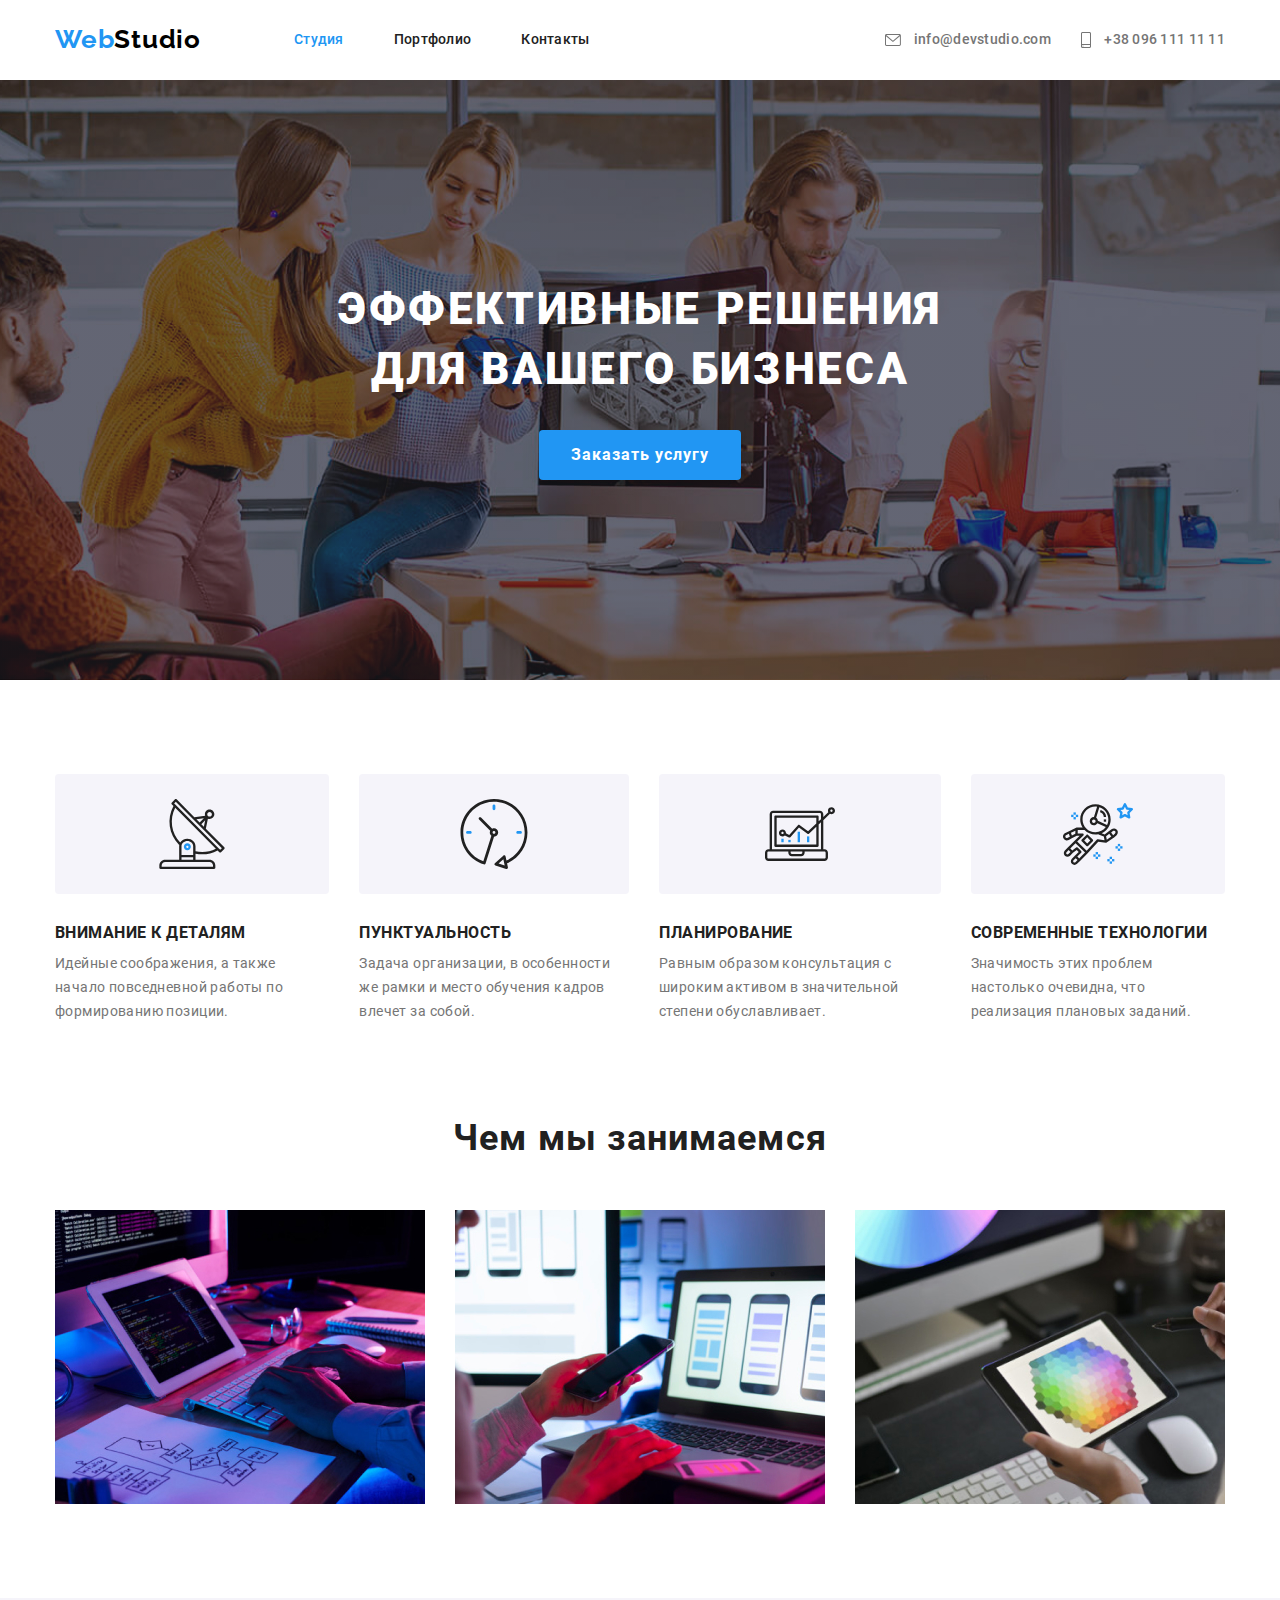
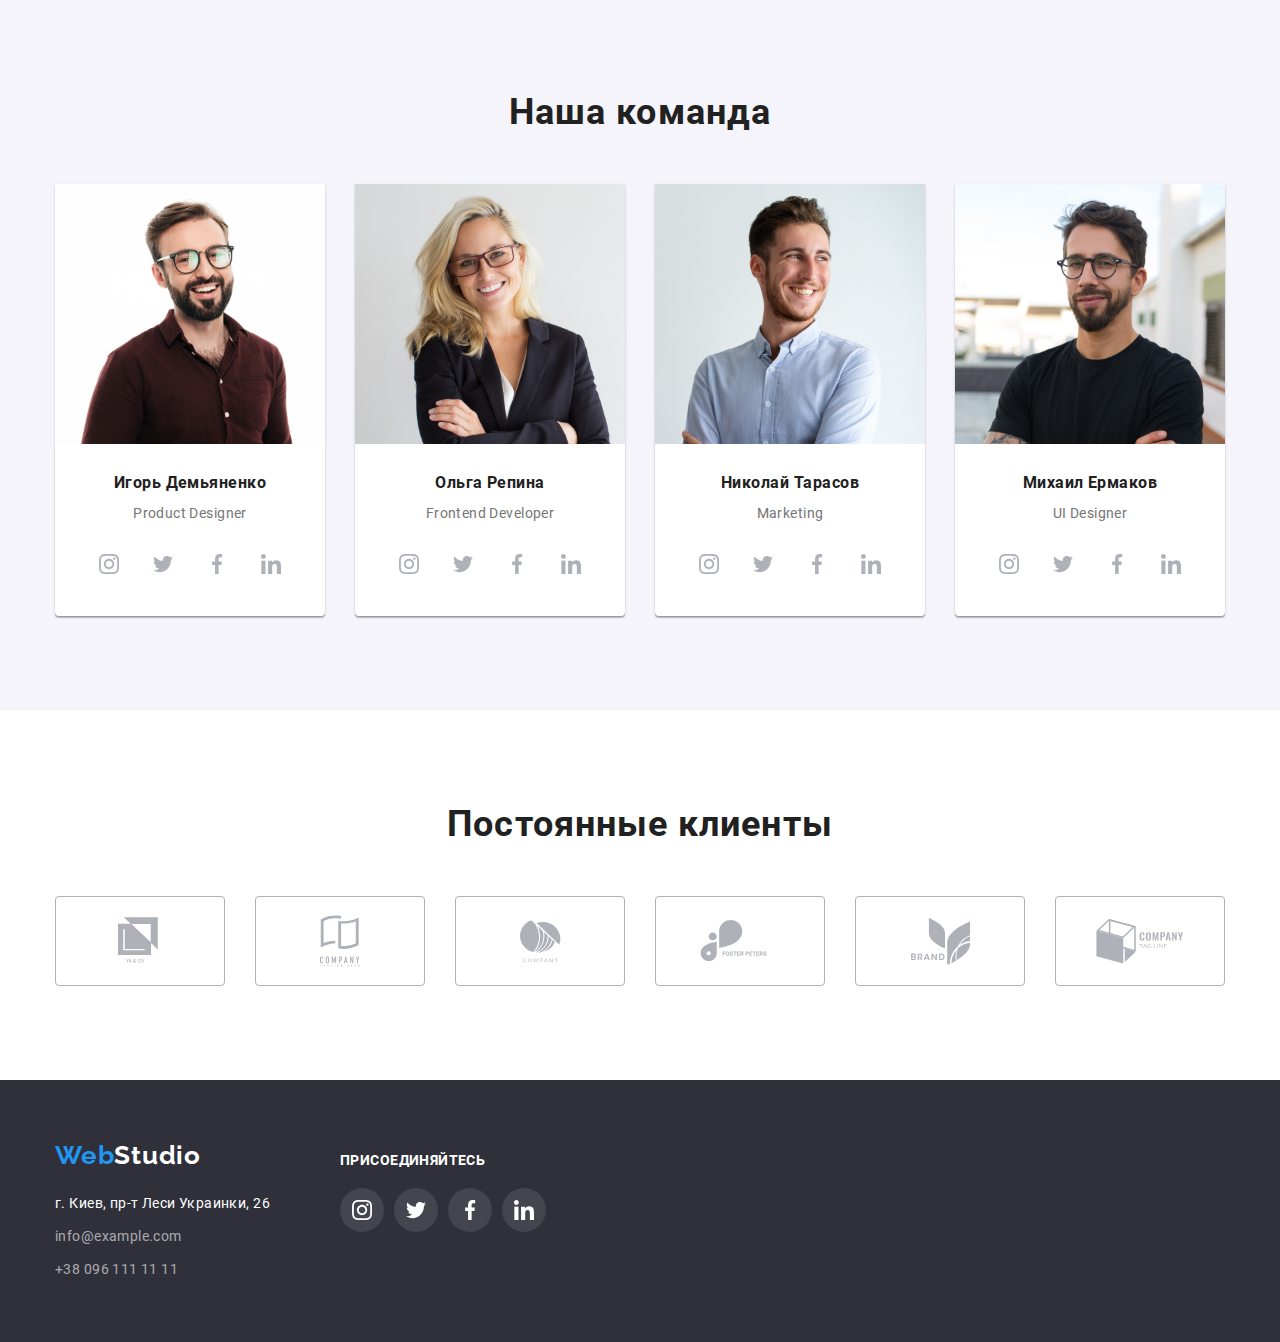
==== commit bec7c8d6: "исправлена ошибка с адресом" ====
--- a/index.html
+++ b/index.html
@@ -388,19 +388,17 @@
       <div class="container">
         <div>
           <a href="./index.html" class="logo-white"><span class="logo-web">Web</span>Studio</a>
-          <address>
-            <ul class="list">
-              <li class="footer-item">
-                <address class="address">г. Киев, пр-т Леси Украинки, 26</address>
-              </li>
-              <li class="footer-item">
-                <a href="mailto:info@example.com" class="link link-contacts">info@example.com</a>
-              </li>
-              <li class="footer-item">
-                <a href="tel:+380961111111" class="link link-contacts tell">+38 096 111 11 11</a>
-              </li>
-            </ul>
-          </address>
+          <ul class="list">
+            <li class="footer-item">
+              <address class="address">г. Киев, пр-т Леси Украинки, 26</address>
+            </li>
+            <li class="footer-item">
+              <a href="mailto:info@example.com" class="link link-contacts">info@example.com</a>
+            </li>
+            <li class="footer-item">
+              <a href="tel:+380961111111" class="link link-contacts tell">+38 096 111 11 11</a>
+            </li>
+          </ul>
         </div>
         <div class="footer-social">
           <h4 class="title">Присоединяйтесь</h4>
